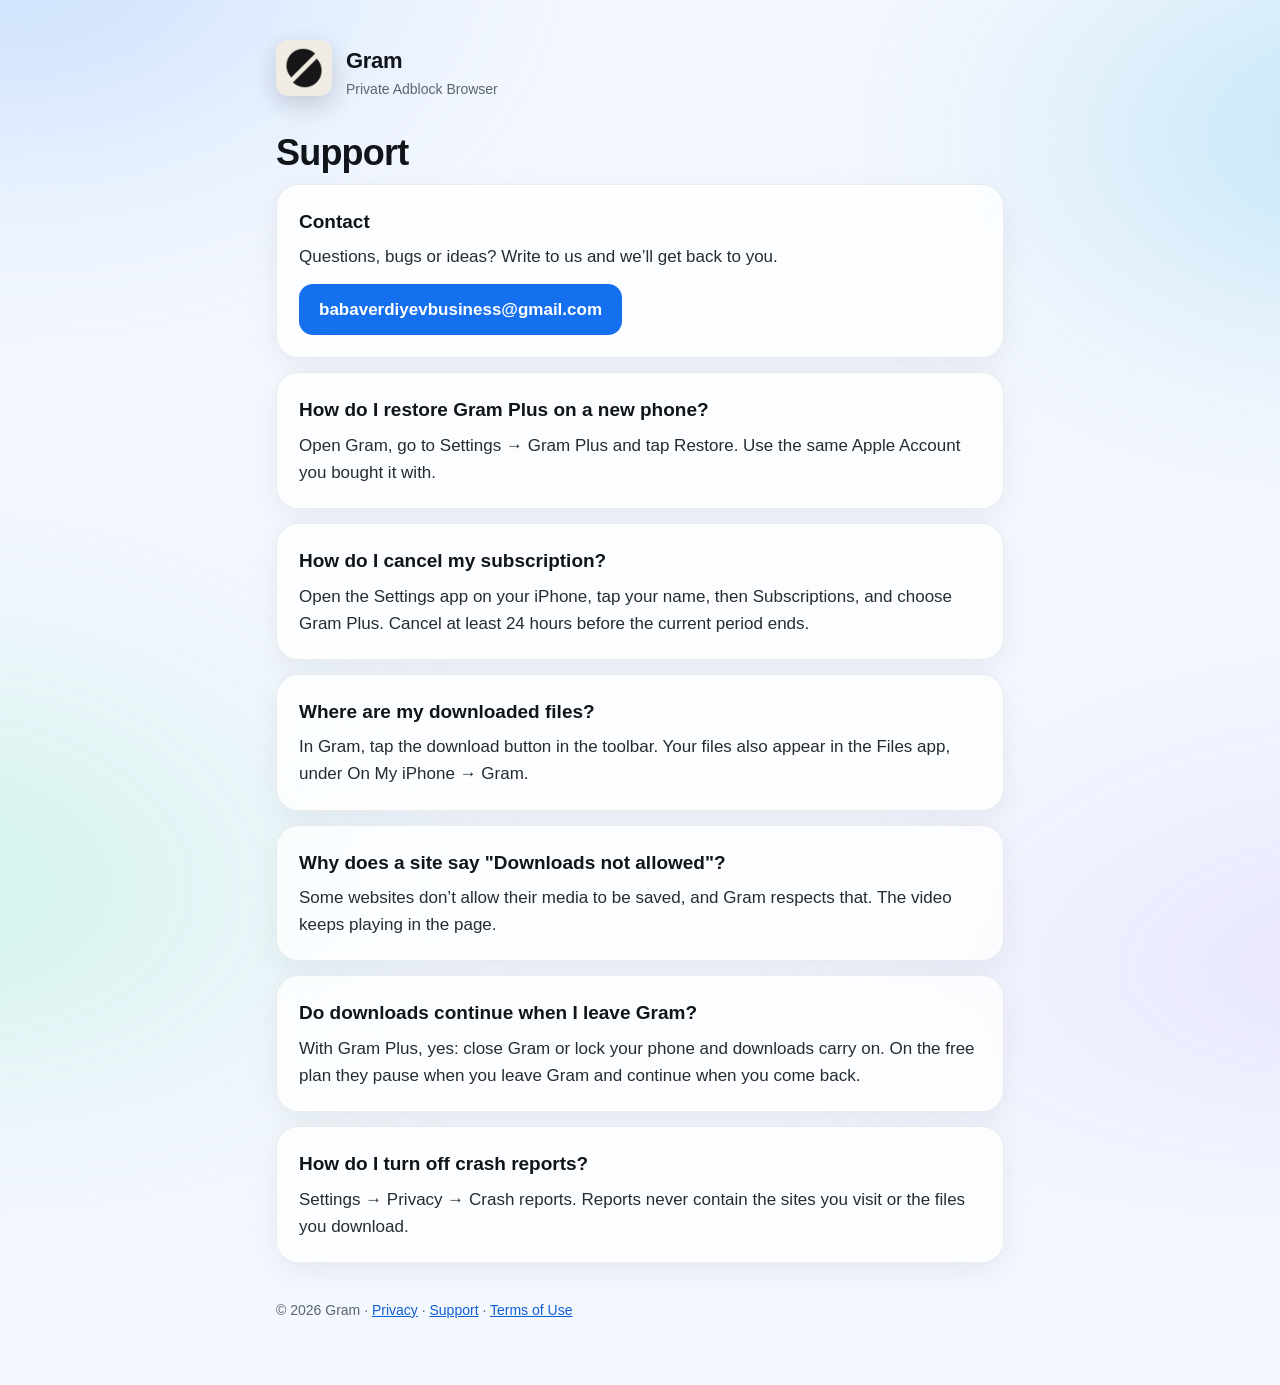
==== support/index.html @ 06ae724c "Add privacy policy and support pages Co-Authored-By: Claude Opus 5.5 <noreply@anthropic.com>" ====
<!doctype html>
<html lang="en">
<head>
<meta charset="utf-8">
<meta name="viewport" content="width=device-width, initial-scale=1">
<title>Support · Gram</title>
<meta name="description" content="Help and contact for the Gram browser.">
<link rel="icon" href="../icon.png">
<link rel="apple-touch-icon" href="../icon.png">
<link rel="stylesheet" href="../style.css">
</head>
<body>
<main>
<header><a href="../"><img src="../icon.png" alt=""></a>
<a href="../" class="brand">Gram<small>Private Adblock Browser</small></a></header>
<h1>Support</h1><div class="stack"><section class="card"><h2>Contact</h2><p>Questions, bugs or ideas? Write to us and we’ll get back to you.</p><p style="margin-top:14px"><a class="btn" href="mailto:babaverdiyevbusiness@gmail.com?subject=Gram%20support">babaverdiyevbusiness@gmail.com</a></p></section><section class="card"><h2>How do I restore Gram Plus on a new phone?</h2><p>Open Gram, go to Settings → Gram Plus and tap Restore. Use the same Apple Account you bought it with.</p></section><section class="card"><h2>How do I cancel my subscription?</h2><p>Open the Settings app on your iPhone, tap your name, then Subscriptions, and choose Gram Plus. Cancel at least 24 hours before the current period ends.</p></section><section class="card"><h2>Where are my downloaded files?</h2><p>In Gram, tap the download button in the toolbar. Your files also appear in the Files app, under On My iPhone → Gram.</p></section><section class="card"><h2>Why does a site say &quot;Downloads not allowed&quot;?</h2><p>Some websites don’t allow their media to be saved, and Gram respects that. The video keeps playing in the page.</p></section><section class="card"><h2>Do downloads continue when I leave Gram?</h2><p>With Gram Plus, yes: close Gram or lock your phone and downloads carry on. On the free plan they pause when you leave Gram and continue when you come back.</p></section><section class="card"><h2>How do I turn off crash reports?</h2><p>Settings → Privacy → Crash reports. Reports never contain the sites you visit or the files you download.</p></section></div>
<footer>© 2026 Gram · <a href="../privacy/">Privacy</a> · <a href="../support/">Support</a> · <a href="https://www.apple.com/legal/internet-services/itunes/dev/stdeula/">Terms of Use</a></footer>
</main>
</body>
</html>
---- style.css ----
:root {
  --ink: #10151A; --body: #242C33; --muted: #5C666E; --line: rgba(16,21,26,.08);
  --azure: #1570EF; --azure-text: #0F5FD6; --bg: #F3F7FE; --card: rgba(255,255,255,.78);
}
@media (prefers-color-scheme: dark) {
  :root { --ink: #F2F5F8; --body: #D5DBE0; --muted: #98A2AB; --line: rgba(255,255,255,.10);
          --azure-text: #7FB2FF; --bg: #0E1116; --card: rgba(28,33,40,.82); }
}
* { box-sizing: border-box; }
html { -webkit-text-size-adjust: 100%; }
body { margin: 0; background: var(--bg); color: var(--body);
       font: 17px/1.6 -apple-system, BlinkMacSystemFont, "SF Pro Text", "Segoe UI", Roboto, sans-serif; }
body::before { content: ''; position: fixed; inset: -20%; z-index: -1; filter: blur(90px); opacity: .55;
  background: radial-gradient(40% 35% at 15% 10%, #9CC4FF, transparent 70%),
              radial-gradient(35% 30% at 90% 25%, #8AD3EE, transparent 70%),
              radial-gradient(40% 35% at 10% 85%, #A9EFD6, transparent 70%),
              radial-gradient(40% 35% at 90% 95%, #D8CCFF, transparent 70%); }
main { max-width: 760px; margin: 0 auto; padding: 40px 16px 64px; }
header { display: flex; align-items: center; gap: 14px; margin-bottom: 28px; }
header img { width: 56px; height: 56px; border-radius: 13px; box-shadow: 0 8px 24px rgba(16,21,26,.18); }
header a { color: inherit; text-decoration: none; }
.brand { font-weight: 800; font-size: 22px; color: var(--ink); letter-spacing: -.3px; }
.brand small { display: block; font-weight: 500; font-size: 14px; color: var(--muted); letter-spacing: 0; }
h1 { color: var(--ink); font-size: 36px; line-height: 1.15; letter-spacing: -.8px; margin: 0 0 10px; }
h2 { color: var(--ink); font-size: 19px; margin: 0 0 6px; }
p { margin: 0; }
.card { background: var(--card); border: 1px solid var(--line); border-radius: 22px; padding: 22px 22px;
        backdrop-filter: blur(24px) saturate(1.5); -webkit-backdrop-filter: blur(24px) saturate(1.5);
        box-shadow: 0 10px 30px rgba(16,21,26,.06); }
.stack > * + * { margin-top: 14px; }
.lead { font-size: 19px; color: var(--ink); }
.muted { color: var(--muted); font-size: 15px; }
a { color: var(--azure-text); }
.langs { display: flex; gap: 8px; flex-wrap: wrap; margin: 0 0 22px; }
.langs a { text-decoration: none; padding: 7px 14px; border-radius: 999px; font-size: 15px; font-weight: 600;
           background: var(--card); border: 1px solid var(--line); color: var(--ink); }
.langs a[aria-current] { background: var(--azure); color: #fff; border-color: var(--azure); }
.btn { display: inline-block; padding: 12px 20px; border-radius: 14px; background: var(--azure); color: #fff;
       font-weight: 600; text-decoration: none; }
.links { display: flex; gap: 12px; flex-wrap: wrap; }
footer { margin-top: 36px; color: var(--muted); font-size: 14px; }
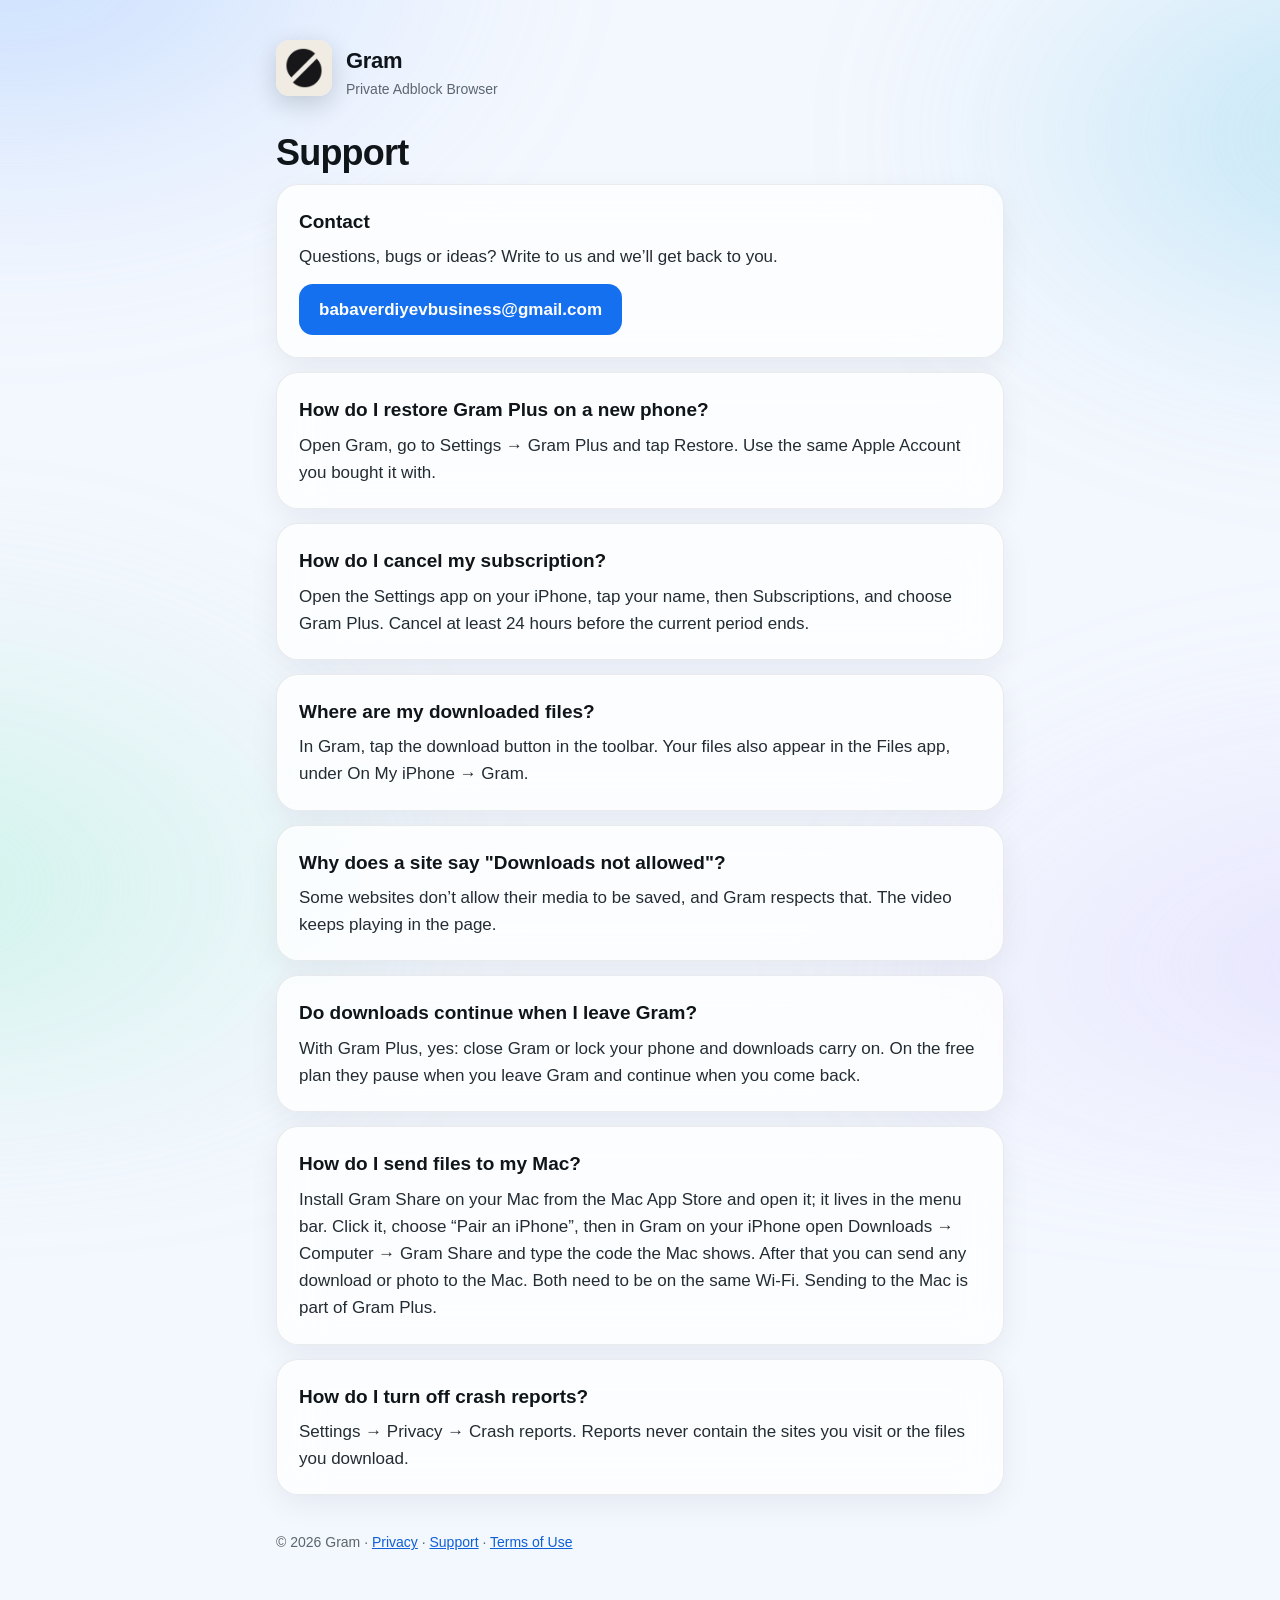
==== commit 07406921: "Gram Share for Mac: privacy section and support answer" ====
--- a/support/index.html
+++ b/support/index.html
@@ -13,7 +13,7 @@
 <main>
 <header><a href="../"><img src="../icon.png" alt=""></a>
 <a href="../" class="brand">Gram<small>Private Adblock Browser</small></a></header>
-<h1>Support</h1><div class="stack"><section class="card"><h2>Contact</h2><p>Questions, bugs or ideas? Write to us and we’ll get back to you.</p><p style="margin-top:14px"><a class="btn" href="mailto:babaverdiyevbusiness@gmail.com?subject=Gram%20support">babaverdiyevbusiness@gmail.com</a></p></section><section class="card"><h2>How do I restore Gram Plus on a new phone?</h2><p>Open Gram, go to Settings → Gram Plus and tap Restore. Use the same Apple Account you bought it with.</p></section><section class="card"><h2>How do I cancel my subscription?</h2><p>Open the Settings app on your iPhone, tap your name, then Subscriptions, and choose Gram Plus. Cancel at least 24 hours before the current period ends.</p></section><section class="card"><h2>Where are my downloaded files?</h2><p>In Gram, tap the download button in the toolbar. Your files also appear in the Files app, under On My iPhone → Gram.</p></section><section class="card"><h2>Why does a site say &quot;Downloads not allowed&quot;?</h2><p>Some websites don’t allow their media to be saved, and Gram respects that. The video keeps playing in the page.</p></section><section class="card"><h2>Do downloads continue when I leave Gram?</h2><p>With Gram Plus, yes: close Gram or lock your phone and downloads carry on. On the free plan they pause when you leave Gram and continue when you come back.</p></section><section class="card"><h2>How do I turn off crash reports?</h2><p>Settings → Privacy → Crash reports. Reports never contain the sites you visit or the files you download.</p></section></div>
+<h1>Support</h1><div class="stack"><section class="card"><h2>Contact</h2><p>Questions, bugs or ideas? Write to us and we’ll get back to you.</p><p style="margin-top:14px"><a class="btn" href="mailto:babaverdiyevbusiness@gmail.com?subject=Gram%20support">babaverdiyevbusiness@gmail.com</a></p></section><section class="card"><h2>How do I restore Gram Plus on a new phone?</h2><p>Open Gram, go to Settings → Gram Plus and tap Restore. Use the same Apple Account you bought it with.</p></section><section class="card"><h2>How do I cancel my subscription?</h2><p>Open the Settings app on your iPhone, tap your name, then Subscriptions, and choose Gram Plus. Cancel at least 24 hours before the current period ends.</p></section><section class="card"><h2>Where are my downloaded files?</h2><p>In Gram, tap the download button in the toolbar. Your files also appear in the Files app, under On My iPhone → Gram.</p></section><section class="card"><h2>Why does a site say &quot;Downloads not allowed&quot;?</h2><p>Some websites don’t allow their media to be saved, and Gram respects that. The video keeps playing in the page.</p></section><section class="card"><h2>Do downloads continue when I leave Gram?</h2><p>With Gram Plus, yes: close Gram or lock your phone and downloads carry on. On the free plan they pause when you leave Gram and continue when you come back.</p></section><section class="card"><h2>How do I send files to my Mac?</h2><p>Install Gram Share on your Mac from the Mac App Store and open it; it lives in the menu bar. Click it, choose “Pair an iPhone”, then in Gram on your iPhone open Downloads → Computer → Gram Share and type the code the Mac shows. After that you can send any download or photo to the Mac. Both need to be on the same Wi-Fi. Sending to the Mac is part of Gram Plus.</p></section><section class="card"><h2>How do I turn off crash reports?</h2><p>Settings → Privacy → Crash reports. Reports never contain the sites you visit or the files you download.</p></section></div>
 <footer>© 2026 Gram · <a href="../privacy/">Privacy</a> · <a href="../support/">Support</a> · <a href="https://www.apple.com/legal/internet-services/itunes/dev/stdeula/">Terms of Use</a></footer>
 </main>
 </body>
